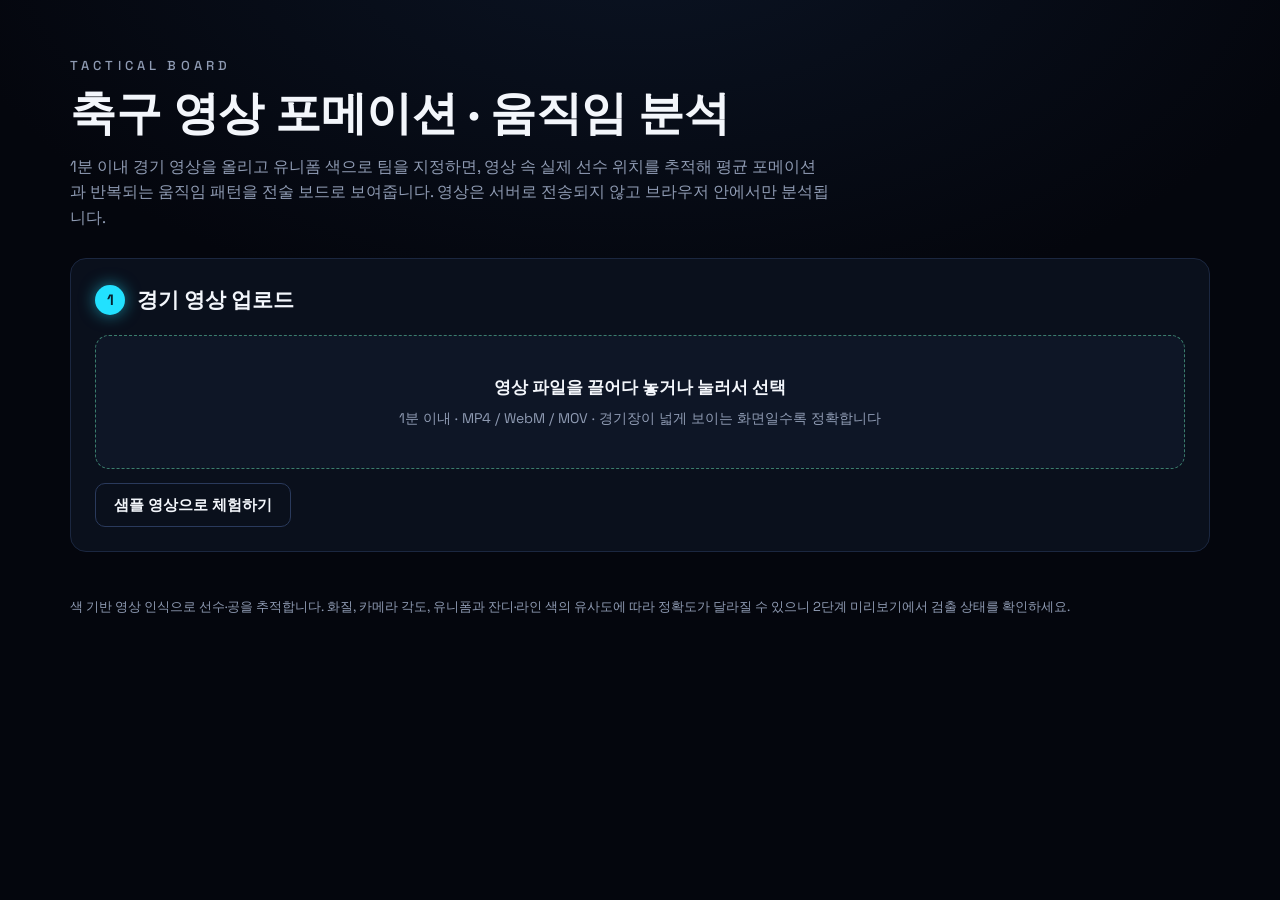
==== index.html @ 2b8d7ee0 "Add football video formation and movement analysis site Static, in-browser site: upload a clip of up" ====
<!doctype html>
<html lang="ko">
<head>
<meta charset="utf-8">
<meta name="viewport" content="width=device-width, initial-scale=1">
<title>FCY Tactical Board — 축구 영상 포메이션·움직임 분석</title>
<meta name="description" content="1분 이내 축구 경기 영상을 올리고 유니폼 색으로 팀을 지정하면 평균 포메이션과 움직임 패턴을 전술 보드로 보여줍니다.">
<link rel="preconnect" href="https://fonts.googleapis.com">
<link rel="preconnect" href="https://fonts.gstatic.com" crossorigin>
<link href="https://fonts.googleapis.com/css2?family=Space+Grotesk:wght@500;600;700&display=swap" rel="stylesheet">
<link rel="stylesheet" href="css/style.css">
</head>
<body>
<header class="top">
  <div class="wrap">
    <p class="eyebrow">TACTICAL BOARD</p>
    <h1>축구 영상 포메이션 · 움직임 분석</h1>
    <p class="lead">1분 이내 경기 영상을 올리고 유니폼 색으로 팀을 지정하면, 영상 속 실제 선수 위치를 추적해 평균 포메이션과 반복되는 움직임 패턴을 전술 보드로 보여줍니다. 영상은 서버로 전송되지 않고 브라우저 안에서만 분석됩니다.</p>
  </div>
</header>

<main class="wrap">
  <!-- 1. 업로드 -->
  <section class="card" id="sec-upload">
    <h2><span class="step">1</span>경기 영상 업로드</h2>
    <label class="drop" id="drop">
      <input type="file" id="file" accept="video/*" hidden>
      <strong>영상 파일을 끌어다 놓거나 눌러서 선택</strong>
      <span>1분 이내 · MP4 / WebM / MOV · 경기장이 넓게 보이는 화면일수록 정확합니다</span>
    </label>
    <div class="row">
      <button class="btn ghost" id="btn-sample" type="button">샘플 영상으로 체험하기</button>
      <span class="muted" id="file-info"></span>
    </div>
    <p class="error" id="upload-error" hidden></p>
  </section>

  <!-- 2. 설정 -->
  <section class="card" id="sec-setup" hidden>
    <h2><span class="step">2</span>분석 대상 팀 지정</h2>
    <div class="setup">
      <div class="preview">
        <div class="canvas-box"><canvas id="preview"></canvas></div>
        <div class="row">
          <input type="range" id="scrub" min="0" max="1000" value="100" aria-label="미리보기 시점">
          <span class="muted mono" id="scrub-t">0.0s</span>
        </div>
        <p class="muted" id="detect-info"></p>
        <p class="legend-line"><i class="sw home"></i>분석 대상 팀 <i class="sw away"></i>상대 팀 <i class="sw ball"></i>공 후보 <i class="sw quad"></i>경기장 영역(모서리를 끌어서 조정)</p>
      </div>
      <div class="controls">
        <div class="field">
          <h3>분석 대상 팀 유니폼 색</h3>
          <div class="chips" id="chips-a"></div>
          <button class="btn small" id="pick-a" type="button">영상에서 유니폼 색 직접 찍기</button>
          <p class="team-name" id="team-name"></p>
          <p class="error" id="color-warn" hidden></p>
        </div>
        <div class="field">
          <h3>상대 팀 유니폼 색</h3>
          <div class="chips" id="chips-b"></div>
          <button class="btn small" id="pick-b" type="button">영상에서 직접 찍기</button>
        </div>
        <div class="field">
          <h3>분석 대상 팀의 공격 방향 <small>(영상 화면 기준)</small></h3>
          <div class="seg" id="seg-attack">
            <button type="button" data-v="right">→ 오른쪽</button>
            <button type="button" data-v="left">← 왼쪽</button>
            <button type="button" data-v="up">↑ 위쪽</button>
            <button type="button" data-v="down">↓ 아래쪽</button>
          </div>
        </div>
        <div class="field">
          <h3>카메라 종류</h3>
          <div class="seg col" id="seg-mode">
            <button type="button" data-v="partial"><b>중계 화면</b><span>경기장 일부만 보이고 카메라가 움직임</span></button>
            <button type="button" data-v="full"><b>고정 전체 화면</b><span>경기장 전체가 한 화면에 보임</span></button>
          </div>
          <p class="muted" id="mode-hint"></p>
        </div>
      </div>
    </div>
  </section>

  <!-- 3. 분석 -->
  <section class="card" id="sec-run" hidden>
    <h2><span class="step">3</span>분석 실행</h2>
    <div class="actions">
      <button class="btn primary" id="btn-formation" type="button">평균 포메이션 배치 분석</button>
      <button class="btn primary alt" id="btn-movement" type="button">움직임 변화</button>
    </div>
    <div class="progress" id="progress" hidden>
      <div class="bar"><i id="bar"></i></div>
      <span class="muted" id="progress-text"></span>
    </div>
    <p class="error" id="run-error" hidden></p>
  </section>

  <!-- 결과: 포메이션 -->
  <section class="card" id="sec-formation" hidden>
    <h2>평균 포메이션 배치</h2>
    <div class="result">
      <figure class="board"><img id="formation-img" alt="분석 대상 팀의 평균 포메이션 전술 보드"></figure>
      <div class="side">
        <div class="stats" id="formation-stats"></div>
        <p class="muted" id="formation-note"></p>
        <a class="btn" id="formation-dl" download="formation.png">사진(PNG) 저장</a>
      </div>
    </div>
  </section>

  <!-- 결과: 움직임 -->
  <section class="card" id="sec-movement" hidden>
    <h2>움직임 변화 — 반복 패턴</h2>
    <p class="muted" id="movement-note"></p>
    <div class="anims">
      <div class="anim">
        <h3>공 위치에 따른 포메이션 · 움직임 변화</h3>
        <figure class="board"><canvas id="anim-ball"></canvas></figure>
        <button class="btn small" type="button" data-toggle="ball">일시정지</button>
        <div class="patterns" id="pat-ball"></div>
      </div>
      <div class="anim">
        <h3>상대 선수 움직임에 따른 포메이션 · 움직임 변화</h3>
        <figure class="board"><canvas id="anim-opp"></canvas></figure>
        <button class="btn small" type="button" data-toggle="opp">일시정지</button>
        <div class="patterns" id="pat-opp"></div>
      </div>
    </div>
  </section>
</main>

<footer class="wrap foot">
  <p>색 기반 영상 인식으로 선수·공을 추적합니다. 화질, 카메라 각도, 유니폼과 잔디·라인 색의 유사도에 따라 정확도가 달라질 수 있으니 2단계 미리보기에서 검출 상태를 확인하세요.</p>
</footer>

<video id="video" muted playsinline preload="auto" hidden></video>
<script src="js/vision.js"></script>
<script src="js/analysis.js"></script>
<script src="js/board.js"></script>
<script src="js/app.js"></script>
</body>
</html>
---- css/style.css ----
:root {
  --bg: #04060d; --panel: #0a101c; --panel2: #0e1626; --line: #1b2740;
  --mint: #62d6a8; --cyan: #22e1ff; --pink: #ff5d8f; --text: #f3f6fb; --dim: #8f9bb3;
  --font: "Space Grotesk", "Pretendard", "Apple SD Gothic Neo", "Noto Sans KR", "Malgun Gothic", system-ui, sans-serif;
}
* { box-sizing: border-box; }
[hidden] { display: none !important; }
body {
  margin: 0; background: radial-gradient(1200px 700px at 50% -10%, #0b1424 0%, var(--bg) 60%) fixed, var(--bg);
  color: var(--text); font-family: var(--font); line-height: 1.6; -webkit-font-smoothing: antialiased;
}
.wrap { max-width: 1180px; margin: 0 auto; padding: 0 20px; }
.top { padding: 56px 0 28px; }
.eyebrow { margin: 0 0 10px; color: var(--dim); letter-spacing: .32em; font-size: 13px; font-weight: 500; }
h1 { margin: 0 0 14px; font-size: clamp(28px, 4.4vw, 46px); line-height: 1.15; letter-spacing: -.01em; }
.lead { margin: 0; max-width: 760px; color: var(--dim); font-size: 16px; }
h2 { margin: 0 0 18px; font-size: 21px; display: flex; align-items: center; gap: 12px; }
h3 { margin: 0 0 10px; font-size: 15px; font-weight: 600; }
h3 small { color: var(--dim); font-weight: 500; }
.step {
  display: inline-grid; place-items: center; width: 30px; height: 30px; border-radius: 50%;
  background: var(--cyan); color: #062230; font-size: 15px; font-weight: 700; box-shadow: 0 0 16px rgba(34,225,255,.55);
}
.card { background: var(--panel); border: 1px solid var(--line); border-radius: 16px; padding: 24px; margin-bottom: 20px; }
.muted { color: var(--dim); font-size: 14px; margin: 8px 0 0; }
.mono { font-variant-numeric: tabular-nums; margin: 0; min-width: 48px; text-align: right; }
.error { color: #ff9db8; background: rgba(255,93,143,.09); border: 1px solid rgba(255,93,143,.35); border-radius: 10px; padding: 10px 14px; font-size: 14px; margin: 12px 0 0; }
.row { display: flex; align-items: center; gap: 14px; margin-top: 14px; flex-wrap: wrap; }

.drop {
  display: flex; flex-direction: column; align-items: center; gap: 6px; text-align: center; cursor: pointer;
  padding: 38px 20px; border: 1.5px dashed rgba(98,214,168,.55); border-radius: 14px; background: var(--panel2);
  transition: border-color .15s, background .15s;
}
.drop:hover, .drop.over { border-color: var(--cyan); background: #101b2e; }
.drop strong { font-size: 17px; }
.drop span { color: var(--dim); font-size: 14px; }

.btn {
  display: inline-flex; align-items: center; justify-content: center; gap: 8px; cursor: pointer; text-decoration: none;
  font: 600 15px var(--font); color: var(--text); background: var(--panel2); border: 1px solid #2a3a5c;
  border-radius: 10px; padding: 11px 18px; transition: border-color .15s, transform .05s;
}
.btn:hover { border-color: var(--cyan); }
.btn:active { transform: translateY(1px); }
.btn:disabled { opacity: .5; cursor: progress; }
.btn.small { font-size: 13.5px; padding: 8px 13px; }
.btn.small.on { border-color: var(--cyan); color: var(--cyan); }
.btn.ghost { background: transparent; }
.btn.primary { background: var(--cyan); color: #062230; border-color: var(--cyan); font-size: 17px; padding: 16px 26px; box-shadow: 0 0 24px rgba(34,225,255,.28); }
.btn.primary.alt { background: var(--mint); border-color: var(--mint); box-shadow: 0 0 24px rgba(98,214,168,.28); }
.actions { display: flex; gap: 14px; flex-wrap: wrap; }
.actions .btn { flex: 1 1 260px; }

.setup { display: grid; grid-template-columns: minmax(0, 1.5fr) minmax(280px, 1fr); gap: 26px; }
.canvas-box { border-radius: 12px; overflow: hidden; border: 1px solid var(--line); background: #000; line-height: 0; }
.canvas-box canvas { width: 100%; height: auto; touch-action: none; display: block; }
.canvas-box.picking canvas { cursor: crosshair; }
input[type=range] { flex: 1; accent-color: var(--cyan); min-width: 120px; }
.legend-line { color: var(--dim); font-size: 13px; margin: 8px 0 0; display: flex; flex-wrap: wrap; gap: 4px 6px; align-items: center; }
.sw { width: 12px; height: 12px; border-radius: 3px; display: inline-block; margin-left: 8px; }
.sw.home { background: var(--cyan); } .sw.away { background: var(--pink); } .sw.ball { background: #fff; border-radius: 50%; }
.sw.quad { background: transparent; border: 2px solid var(--mint); }
.field { margin-bottom: 22px; }
.chips { display: flex; flex-wrap: wrap; gap: 8px; margin-bottom: 10px; }
.chip {
  display: inline-flex; align-items: center; gap: 7px; cursor: pointer; font: 500 13.5px var(--font); color: var(--text);
  background: var(--panel2); border: 1px solid #2a3a5c; border-radius: 999px; padding: 6px 12px 6px 8px;
}
.chip i { width: 16px; height: 16px; border-radius: 50%; border: 1px solid rgba(255,255,255,.35); }
.chip.on { border-color: var(--cyan); box-shadow: 0 0 0 1px var(--cyan) inset; }
.chip.auto { padding-left: 12px; }
.team-name { margin: 12px 0 0; font-size: 16px; font-weight: 600; display: flex; align-items: center; gap: 9px; }
.team-name i { width: 20px; height: 20px; border-radius: 50%; border: 1px solid rgba(255,255,255,.4); }
.seg { display: grid; grid-template-columns: repeat(2, 1fr); gap: 8px; }
.seg.col { grid-template-columns: 1fr; }
.seg button {
  cursor: pointer; font: 500 14px var(--font); color: var(--text); background: var(--panel2);
  border: 1px solid #2a3a5c; border-radius: 10px; padding: 10px 12px; text-align: left;
}
.seg button span { display: block; color: var(--dim); font-size: 12.5px; }
.seg button.on { border-color: var(--cyan); box-shadow: 0 0 0 1px var(--cyan) inset; }

.progress { display: flex; align-items: center; gap: 14px; margin-top: 18px; }
.progress .muted { margin: 0; white-space: nowrap; }
.bar { flex: 1; height: 8px; background: var(--panel2); border-radius: 99px; overflow: hidden; }
.bar i { display: block; height: 100%; width: 0; background: linear-gradient(90deg, var(--mint), var(--cyan)); transition: width .15s; }

.result { display: grid; grid-template-columns: minmax(0, 520px) minmax(240px, 1fr); gap: 28px; align-items: start; }
.board { margin: 0 0 12px; border-radius: 14px; overflow: hidden; border: 1px solid var(--line); line-height: 0; background: #03050c; }
.board img, .board canvas { width: 100%; height: auto; display: block; }
.stats { display: grid; grid-template-columns: repeat(2, 1fr); gap: 10px; }
.stat { background: var(--panel2); border: 1px solid var(--line); border-radius: 12px; padding: 12px 14px; }
.stat b { display: block; font-size: 22px; line-height: 1.25; }
.stat span { color: var(--dim); font-size: 12.5px; }
.side .btn { margin-top: 16px; }

.anims { display: grid; grid-template-columns: repeat(2, minmax(0, 1fr)); gap: 26px; margin-top: 18px; }
.patterns { margin-top: 16px; display: grid; gap: 10px; }
.pat { background: var(--panel2); border: 1px solid var(--line); border-radius: 12px; padding: 12px 14px; cursor: pointer; text-align: left; font: inherit; color: inherit; width: 100%; }
.pat.static { cursor: default; }
.pat.on { border-color: var(--cyan); }
.pat h4 { margin: 0 0 4px; font-size: 15px; display: flex; justify-content: space-between; gap: 10px; flex-wrap: wrap; }
.pat h4 em { font-style: normal; color: var(--mint); font-size: 13px; font-weight: 600; }
.pat ul { margin: 0; padding-left: 18px; color: #c5cee0; font-size: 13.5px; }
.foot { color: var(--dim); font-size: 13px; padding: 12px 20px 48px; }

@media (max-width: 860px) {
  .setup, .result, .anims { grid-template-columns: 1fr; }
  .card { padding: 18px; }
  .top { padding-top: 36px; }
}
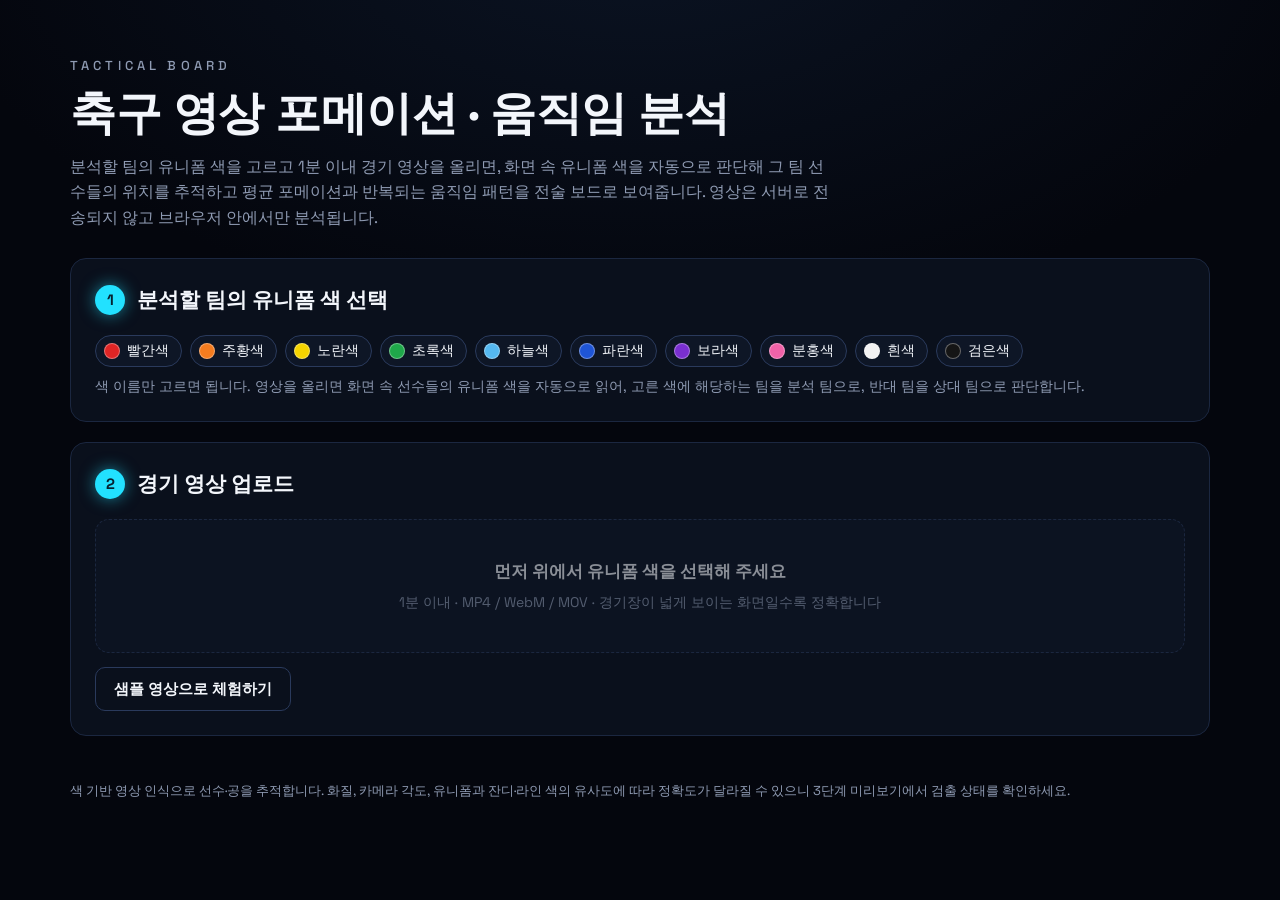
==== commit 764ddd51: "Auto-detect both teams from the video after choosing a kit colour name The user now picks only the c" ====
--- a/index.html
+++ b/index.html
@@ -15,17 +15,24 @@
   <div class="wrap">
     <p class="eyebrow">TACTICAL BOARD</p>
     <h1>축구 영상 포메이션 · 움직임 분석</h1>
-    <p class="lead">1분 이내 경기 영상을 올리고 유니폼 색으로 팀을 지정하면, 영상 속 실제 선수 위치를 추적해 평균 포메이션과 반복되는 움직임 패턴을 전술 보드로 보여줍니다. 영상은 서버로 전송되지 않고 브라우저 안에서만 분석됩니다.</p>
+    <p class="lead">분석할 팀의 유니폼 색을 고르고 1분 이내 경기 영상을 올리면, 화면 속 유니폼 색을 자동으로 판단해 그 팀 선수들의 위치를 추적하고 평균 포메이션과 반복되는 움직임 패턴을 전술 보드로 보여줍니다. 영상은 서버로 전송되지 않고 브라우저 안에서만 분석됩니다.</p>
   </div>
 </header>
 
 <main class="wrap">
-  <!-- 1. 업로드 -->
+  <!-- 1. 팀 색 지정 -->
+  <section class="card" id="sec-color">
+    <h2><span class="step">1</span>분석할 팀의 유니폼 색 선택</h2>
+    <div class="chips" id="chips-a"></div>
+    <p class="muted">색 이름만 고르면 됩니다. 영상을 올리면 화면 속 선수들의 유니폼 색을 자동으로 읽어, 고른 색에 해당하는 팀을 분석 팀으로, 반대 팀을 상대 팀으로 판단합니다.</p>
+  </section>
+
+  <!-- 2. 업로드 -->
   <section class="card" id="sec-upload">
-    <h2><span class="step">1</span>경기 영상 업로드</h2>
-    <label class="drop" id="drop">
+    <h2><span class="step">2</span>경기 영상 업로드</h2>
+    <label class="drop locked" id="drop">
       <input type="file" id="file" accept="video/*" hidden>
-      <strong>영상 파일을 끌어다 놓거나 눌러서 선택</strong>
+      <strong id="drop-title">먼저 위에서 유니폼 색을 선택해 주세요</strong>
       <span>1분 이내 · MP4 / WebM / MOV · 경기장이 넓게 보이는 화면일수록 정확합니다</span>
     </label>
     <div class="row">
@@ -35,9 +42,11 @@
     <p class="error" id="upload-error" hidden></p>
   </section>
 
-  <!-- 2. 설정 -->
+  <!-- 3. 자동 판단 확인 -->
   <section class="card" id="sec-setup" hidden>
-    <h2><span class="step">2</span>분석 대상 팀 지정</h2>
+    <h2><span class="step">3</span>자동 판단 결과 확인</h2>
+    <p class="team-name" id="team-name"></p>
+    <p class="error" id="color-warn" hidden></p>
     <div class="setup">
       <div class="preview">
         <div class="canvas-box"><canvas id="preview"></canvas></div>
@@ -49,18 +58,6 @@
         <p class="legend-line"><i class="sw home"></i>분석 대상 팀 <i class="sw away"></i>상대 팀 <i class="sw ball"></i>공 후보 <i class="sw quad"></i>경기장 영역(모서리를 끌어서 조정)</p>
       </div>
       <div class="controls">
-        <div class="field">
-          <h3>분석 대상 팀 유니폼 색</h3>
-          <div class="chips" id="chips-a"></div>
-          <button class="btn small" id="pick-a" type="button">영상에서 유니폼 색 직접 찍기</button>
-          <p class="team-name" id="team-name"></p>
-          <p class="error" id="color-warn" hidden></p>
-        </div>
-        <div class="field">
-          <h3>상대 팀 유니폼 색</h3>
-          <div class="chips" id="chips-b"></div>
-          <button class="btn small" id="pick-b" type="button">영상에서 직접 찍기</button>
-        </div>
         <div class="field">
           <h3>분석 대상 팀의 공격 방향 <small>(영상 화면 기준)</small></h3>
           <div class="seg" id="seg-attack">
@@ -84,7 +81,7 @@
 
   <!-- 3. 분석 -->
   <section class="card" id="sec-run" hidden>
-    <h2><span class="step">3</span>분석 실행</h2>
+    <h2><span class="step">4</span>분석 실행</h2>
     <div class="actions">
       <button class="btn primary" id="btn-formation" type="button">평균 포메이션 배치 분석</button>
       <button class="btn primary alt" id="btn-movement" type="button">움직임 변화</button>
@@ -131,7 +128,7 @@
 </main>
 
 <footer class="wrap foot">
-  <p>색 기반 영상 인식으로 선수·공을 추적합니다. 화질, 카메라 각도, 유니폼과 잔디·라인 색의 유사도에 따라 정확도가 달라질 수 있으니 2단계 미리보기에서 검출 상태를 확인하세요.</p>
+  <p>색 기반 영상 인식으로 선수·공을 추적합니다. 화질, 카메라 각도, 유니폼과 잔디·라인 색의 유사도에 따라 정확도가 달라질 수 있으니 3단계 미리보기에서 검출 상태를 확인하세요.</p>
 </footer>
 
 <video id="video" muted playsinline preload="auto" hidden></video>
--- a/css/style.css
+++ b/css/style.css
@@ -70,7 +70,13 @@
 .chip i { width: 16px; height: 16px; border-radius: 50%; border: 1px solid rgba(255,255,255,.35); }
 .chip.on { border-color: var(--cyan); box-shadow: 0 0 0 1px var(--cyan) inset; }
 .chip.auto { padding-left: 12px; }
-.team-name { margin: 12px 0 0; font-size: 16px; font-weight: 600; display: flex; align-items: center; gap: 9px; }
+.team-name { margin: 0 0 18px; font-size: 16px; display: flex; align-items: center; gap: 9px; flex-wrap: wrap; background: var(--panel2); border: 1px solid var(--line); border-radius: 12px; padding: 12px 16px; }
+.team-name span { color: var(--dim); font-size: 14px; }
+.team-name .vs { margin-left: 18px; }
+.team-name b { font-weight: 600; }
+.drop.locked { opacity: .55; border-color: #2a3a5c; }
+#sec-color .chips { margin-bottom: 0; }
+#color-warn { margin: -6px 0 18px; }
 .team-name i { width: 20px; height: 20px; border-radius: 50%; border: 1px solid rgba(255,255,255,.4); }
 .seg { display: grid; grid-template-columns: repeat(2, 1fr); gap: 8px; }
 .seg.col { grid-template-columns: 1fr; }
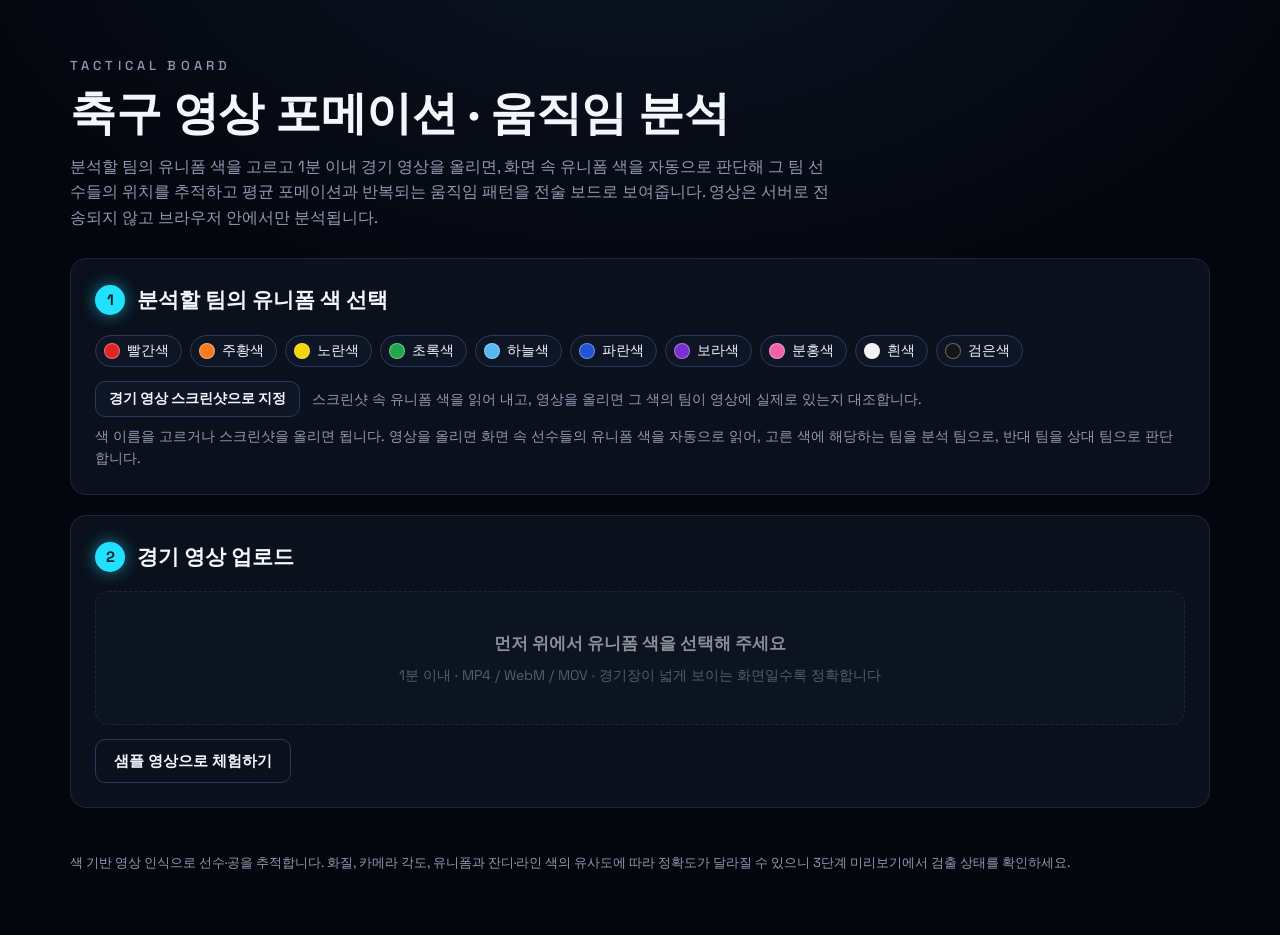
==== commit 7655d7bf: "Let the analysed team be chosen from a match screenshot Read kit colours from an uploaded screenshot" ====
--- a/index.html
+++ b/index.html
@@ -24,7 +24,19 @@
   <section class="card" id="sec-color">
     <h2><span class="step">1</span>분석할 팀의 유니폼 색 선택</h2>
     <div class="chips" id="chips-a"></div>
-    <p class="muted">색 이름만 고르면 됩니다. 영상을 올리면 화면 속 선수들의 유니폼 색을 자동으로 읽어, 고른 색에 해당하는 팀을 분석 팀으로, 반대 팀을 상대 팀으로 판단합니다.</p>
+    <div class="shot">
+      <label class="btn small" for="shot-file">경기 영상 스크린샷으로 지정</label>
+      <input type="file" id="shot-file" accept="image/*" hidden>
+      <span class="muted">스크린샷 속 유니폼 색을 읽어 내고, 영상을 올리면 그 색의 팀이 영상에 실제로 있는지 대조합니다.</span>
+    </div>
+    <div class="shot-result" id="shot-result" hidden>
+      <canvas id="shot-thumb"></canvas>
+      <div>
+        <p id="shot-text"></p>
+        <div class="chips" id="shot-chips"></div>
+      </div>
+    </div>
+    <p class="muted">색 이름을 고르거나 스크린샷을 올리면 됩니다. 영상을 올리면 화면 속 선수들의 유니폼 색을 자동으로 읽어, 고른 색에 해당하는 팀을 분석 팀으로, 반대 팀을 상대 팀으로 판단합니다.</p>
   </section>
 
   <!-- 2. 업로드 -->
@@ -55,7 +67,7 @@
           <span class="muted mono" id="scrub-t">0.0s</span>
         </div>
         <p class="muted" id="detect-info"></p>
-        <p class="legend-line"><i class="sw home"></i>분석 대상 팀 <i class="sw away"></i>상대 팀 <i class="sw ball"></i>공 후보 <i class="sw quad"></i>경기장 영역(모서리를 끌어서 조정)</p>
+        <p class="legend-line"><i class="sw home"></i>분석 대상 팀 <i class="sw away"></i>상대 팀 <i class="sw ball"></i>공 후보 <i class="sw mid"></i>인식한 중앙선·센터서클 <i class="sw quad"></i>경기장 영역(고정 전체 화면에서 모서리 조정)</p>
       </div>
       <div class="controls">
         <div class="field">
@@ -83,7 +95,8 @@
   <section class="card" id="sec-run" hidden>
     <h2><span class="step">4</span>분석 실행</h2>
     <div class="actions">
-      <button class="btn primary" id="btn-formation" type="button">평균 포메이션 배치 분석</button>
+      <button class="btn primary" id="btn-start" type="button">시작 포메이션 구조</button>
+      <button class="btn primary" id="btn-formation" type="button">평균 선수 위치</button>
       <button class="btn primary alt" id="btn-movement" type="button">움직임 변화</button>
     </div>
     <div class="progress" id="progress" hidden>
@@ -93,15 +106,27 @@
     <p class="error" id="run-error" hidden></p>
   </section>
 
-  <!-- 결과: 포메이션 -->
+  <!-- 결과: 시작 포메이션 구조 / 평균 선수 위치 -->
+  <section class="card" id="sec-start" hidden>
+    <h2>시작 포메이션 구조</h2>
+    <div class="result">
+      <figure class="board"><img id="start-img" alt="분석 대상 팀의 시작 포메이션 구조 전술 보드"></figure>
+      <div class="side">
+        <div class="stats" id="start-stats"></div>
+        <p class="muted" id="start-note"></p>
+        <a class="btn" id="start-dl" download="start-structure.png">사진(PNG) 저장</a>
+      </div>
+    </div>
+  </section>
+
   <section class="card" id="sec-formation" hidden>
-    <h2>평균 포메이션 배치</h2>
+    <h2>평균 선수 위치</h2>
     <div class="result">
-      <figure class="board"><img id="formation-img" alt="분석 대상 팀의 평균 포메이션 전술 보드"></figure>
+      <figure class="board"><img id="formation-img" alt="분석 대상 팀의 평균 선수 위치 전술 보드"></figure>
       <div class="side">
         <div class="stats" id="formation-stats"></div>
         <p class="muted" id="formation-note"></p>
-        <a class="btn" id="formation-dl" download="formation.png">사진(PNG) 저장</a>
+        <a class="btn" id="formation-dl" download="average-position.png">사진(PNG) 저장</a>
       </div>
     </div>
   </section>
--- a/css/style.css
+++ b/css/style.css
@@ -50,7 +50,7 @@
 .btn.primary { background: var(--cyan); color: #062230; border-color: var(--cyan); font-size: 17px; padding: 16px 26px; box-shadow: 0 0 24px rgba(34,225,255,.28); }
 .btn.primary.alt { background: var(--mint); border-color: var(--mint); box-shadow: 0 0 24px rgba(98,214,168,.28); }
 .actions { display: flex; gap: 14px; flex-wrap: wrap; }
-.actions .btn { flex: 1 1 260px; }
+.actions .btn { flex: 1 1 220px; }
 
 .setup { display: grid; grid-template-columns: minmax(0, 1.5fr) minmax(280px, 1fr); gap: 26px; }
 .canvas-box { border-radius: 12px; overflow: hidden; border: 1px solid var(--line); background: #000; line-height: 0; }
@@ -60,6 +60,7 @@
 .legend-line { color: var(--dim); font-size: 13px; margin: 8px 0 0; display: flex; flex-wrap: wrap; gap: 4px 6px; align-items: center; }
 .sw { width: 12px; height: 12px; border-radius: 3px; display: inline-block; margin-left: 8px; }
 .sw.home { background: var(--cyan); } .sw.away { background: var(--pink); } .sw.ball { background: #fff; border-radius: 50%; }
+.sw.mid { background: transparent; border: 2px dashed #ffe45c; border-radius: 50%; }
 .sw.quad { background: transparent; border: 2px solid var(--mint); }
 .field { margin-bottom: 22px; }
 .chips { display: flex; flex-wrap: wrap; gap: 8px; margin-bottom: 10px; }
@@ -116,3 +117,11 @@
   .card { padding: 18px; }
   .top { padding-top: 36px; }
 }
+
+.shot { display: flex; align-items: center; gap: 12px; flex-wrap: wrap; margin-top: 14px; }
+.shot .muted { margin: 0; }
+.shot-result { display: flex; gap: 16px; align-items: flex-start; margin-top: 14px; background: var(--panel2); border: 1px solid var(--line); border-radius: 12px; padding: 12px; flex-wrap: wrap; }
+.shot-result canvas { width: 200px; max-width: 100%; height: auto; border-radius: 8px; border: 1px solid var(--line); }
+.shot-result p { margin: 0 0 10px; font-size: 14.5px; }
+.shot-result .chips { margin: 0; }
+.team-name .ok { color: var(--mint); font-size: 14px; margin-left: 18px; }
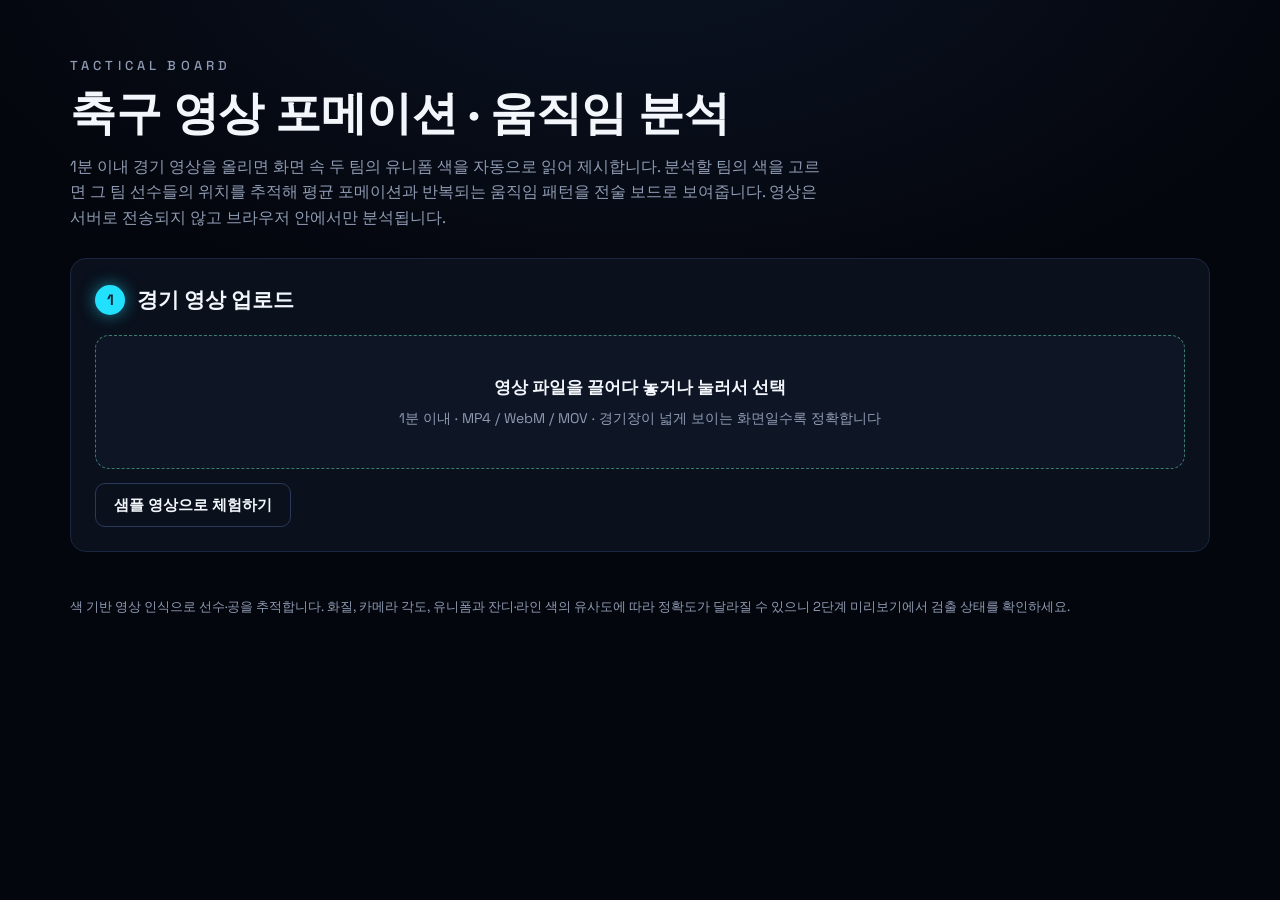
==== commit ad6ee1a9: "Pick the analysed team from the two kit colours detected in the video Remove the colour-name chips a" ====
--- a/index.html
+++ b/index.html
@@ -15,36 +15,17 @@
   <div class="wrap">
     <p class="eyebrow">TACTICAL BOARD</p>
     <h1>축구 영상 포메이션 · 움직임 분석</h1>
-    <p class="lead">분석할 팀의 유니폼 색을 고르고 1분 이내 경기 영상을 올리면, 화면 속 유니폼 색을 자동으로 판단해 그 팀 선수들의 위치를 추적하고 평균 포메이션과 반복되는 움직임 패턴을 전술 보드로 보여줍니다. 영상은 서버로 전송되지 않고 브라우저 안에서만 분석됩니다.</p>
+    <p class="lead">1분 이내 경기 영상을 올리면 화면 속 두 팀의 유니폼 색을 자동으로 읽어 제시합니다. 분석할 팀의 색을 고르면 그 팀 선수들의 위치를 추적해 평균 포메이션과 반복되는 움직임 패턴을 전술 보드로 보여줍니다. 영상은 서버로 전송되지 않고 브라우저 안에서만 분석됩니다.</p>
   </div>
 </header>
 
 <main class="wrap">
-  <!-- 1. 팀 색 지정 -->
-  <section class="card" id="sec-color">
-    <h2><span class="step">1</span>분석할 팀의 유니폼 색 선택</h2>
-    <div class="chips" id="chips-a"></div>
-    <div class="shot">
-      <label class="btn small" for="shot-file">경기 영상 스크린샷으로 지정</label>
-      <input type="file" id="shot-file" accept="image/*" hidden>
-      <span class="muted">스크린샷 속 유니폼 색을 읽어 내고, 영상을 올리면 그 색의 팀이 영상에 실제로 있는지 대조합니다.</span>
-    </div>
-    <div class="shot-result" id="shot-result" hidden>
-      <canvas id="shot-thumb"></canvas>
-      <div>
-        <p id="shot-text"></p>
-        <div class="chips" id="shot-chips"></div>
-      </div>
-    </div>
-    <p class="muted">색 이름을 고르거나 스크린샷을 올리면 됩니다. 영상을 올리면 화면 속 선수들의 유니폼 색을 자동으로 읽어, 고른 색에 해당하는 팀을 분석 팀으로, 반대 팀을 상대 팀으로 판단합니다.</p>
-  </section>
-
-  <!-- 2. 업로드 -->
+  <!-- 1. 업로드 -->
   <section class="card" id="sec-upload">
-    <h2><span class="step">2</span>경기 영상 업로드</h2>
-    <label class="drop locked" id="drop">
+    <h2><span class="step">1</span>경기 영상 업로드</h2>
+    <label class="drop" id="drop">
       <input type="file" id="file" accept="video/*" hidden>
-      <strong id="drop-title">먼저 위에서 유니폼 색을 선택해 주세요</strong>
+      <strong>영상 파일을 끌어다 놓거나 눌러서 선택</strong>
       <span>1분 이내 · MP4 / WebM / MOV · 경기장이 넓게 보이는 화면일수록 정확합니다</span>
     </label>
     <div class="row">
@@ -54,9 +35,11 @@
     <p class="error" id="upload-error" hidden></p>
   </section>
 
-  <!-- 3. 자동 판단 확인 -->
+  <!-- 2. 분석 팀 선택 -->
   <section class="card" id="sec-setup" hidden>
-    <h2><span class="step">3</span>자동 판단 결과 확인</h2>
+    <h2><span class="step">2</span>분석할 팀 선택</h2>
+    <p class="muted pick-lead">영상에서 읽어 낸 두 팀의 필드 플레이어 유니폼 색입니다. 분석할 팀의 색을 누르면 나머지 색이 상대 팀이 됩니다.</p>
+    <div class="team-pick" id="team-pick"></div>
     <p class="team-name" id="team-name"></p>
     <p class="error" id="color-warn" hidden></p>
     <div class="setup">
@@ -67,7 +50,7 @@
           <span class="muted mono" id="scrub-t">0.0s</span>
         </div>
         <p class="muted" id="detect-info"></p>
-        <p class="legend-line"><i class="sw home"></i>분석 대상 팀 <i class="sw away"></i>상대 팀 <i class="sw ball"></i>공 후보 <i class="sw mid"></i>인식한 중앙선·센터서클 <i class="sw quad"></i>경기장 영역(고정 전체 화면에서 모서리 조정)</p>
+        <p class="legend-line"><i class="sw home"></i>분석 대상 팀 <i class="sw away"></i>상대 팀 (팀 선택 전에는 각 유니폼 색) <i class="sw ball"></i>공 후보 <i class="sw mid"></i>인식한 중앙선·센터서클 <i class="sw quad"></i>경기장 영역(고정 전체 화면에서 모서리 조정)</p>
       </div>
       <div class="controls">
         <div class="field">
@@ -93,7 +76,7 @@
 
   <!-- 3. 분석 -->
   <section class="card" id="sec-run" hidden>
-    <h2><span class="step">4</span>분석 실행</h2>
+    <h2><span class="step">3</span>분석 실행</h2>
     <div class="actions">
       <button class="btn primary" id="btn-start" type="button">시작 포메이션 구조</button>
       <button class="btn primary" id="btn-formation" type="button">평균 선수 위치</button>
@@ -153,7 +136,7 @@
 </main>
 
 <footer class="wrap foot">
-  <p>색 기반 영상 인식으로 선수·공을 추적합니다. 화질, 카메라 각도, 유니폼과 잔디·라인 색의 유사도에 따라 정확도가 달라질 수 있으니 3단계 미리보기에서 검출 상태를 확인하세요.</p>
+  <p>색 기반 영상 인식으로 선수·공을 추적합니다. 화질, 카메라 각도, 유니폼과 잔디·라인 색의 유사도에 따라 정확도가 달라질 수 있으니 2단계 미리보기에서 검출 상태를 확인하세요.</p>
 </footer>
 
 <video id="video" muted playsinline preload="auto" hidden></video>
--- a/css/style.css
+++ b/css/style.css
@@ -125,3 +125,16 @@
 .shot-result p { margin: 0 0 10px; font-size: 14.5px; }
 .shot-result .chips { margin: 0; }
 .team-name .ok { color: var(--mint); font-size: 14px; margin-left: 18px; }
+
+.pick-lead { margin: 0 0 14px; }
+.team-pick { display: flex; gap: 12px; flex-wrap: wrap; margin-bottom: 14px; }
+.team-btn {
+  flex: 1 1 240px; display: flex; align-items: center; gap: 14px; cursor: pointer; text-align: left;
+  font: inherit; color: var(--text); background: var(--panel2); border: 1.5px solid #2a3a5c; border-radius: 14px; padding: 16px 18px;
+}
+.team-btn i { width: 44px; height: 44px; border-radius: 50%; border: 2px solid rgba(255,255,255,.45); flex: none; }
+.team-btn b { display: block; font-size: 18px; }
+.team-btn small { color: var(--dim); font-size: 13px; }
+.team-btn:hover { border-color: var(--cyan); }
+.team-btn.on { border-color: var(--cyan); box-shadow: 0 0 0 1px var(--cyan) inset, 0 0 22px rgba(34,225,255,.2); }
+.team-btn.on small { color: var(--cyan); }
